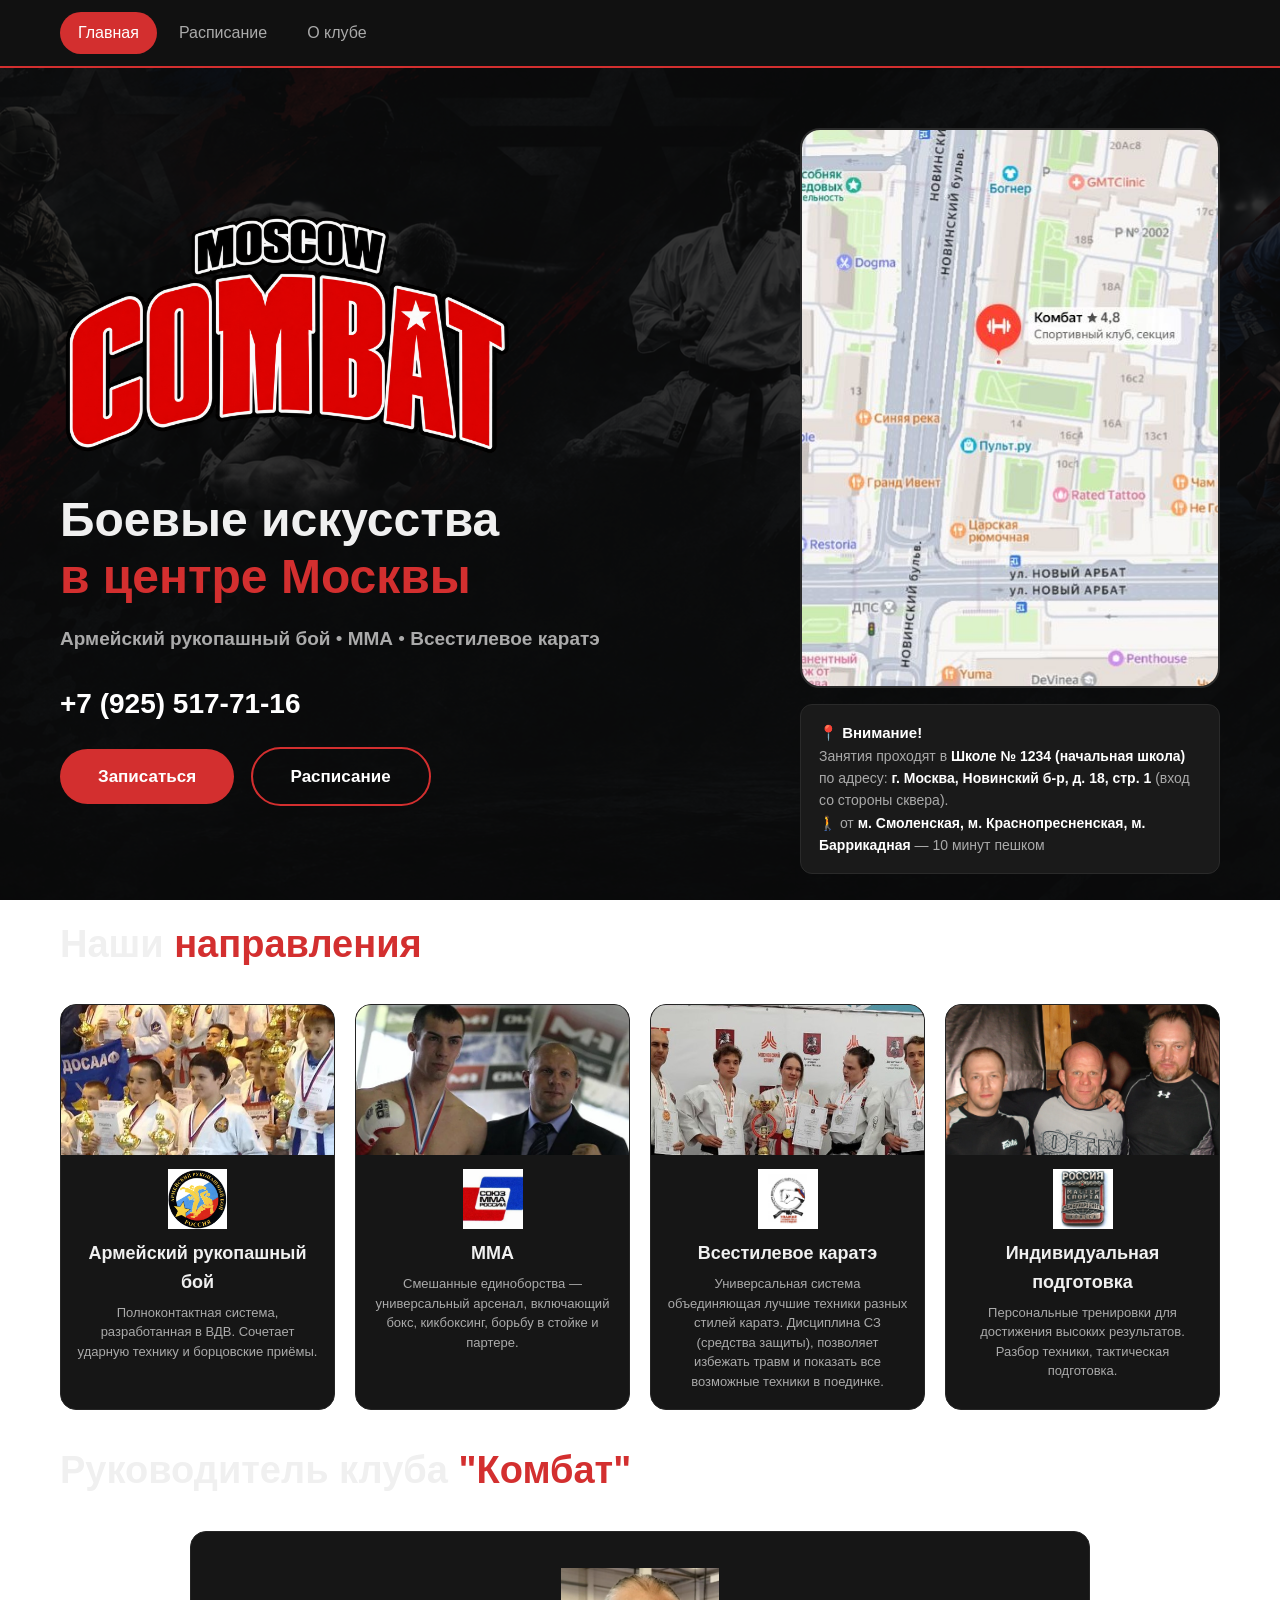
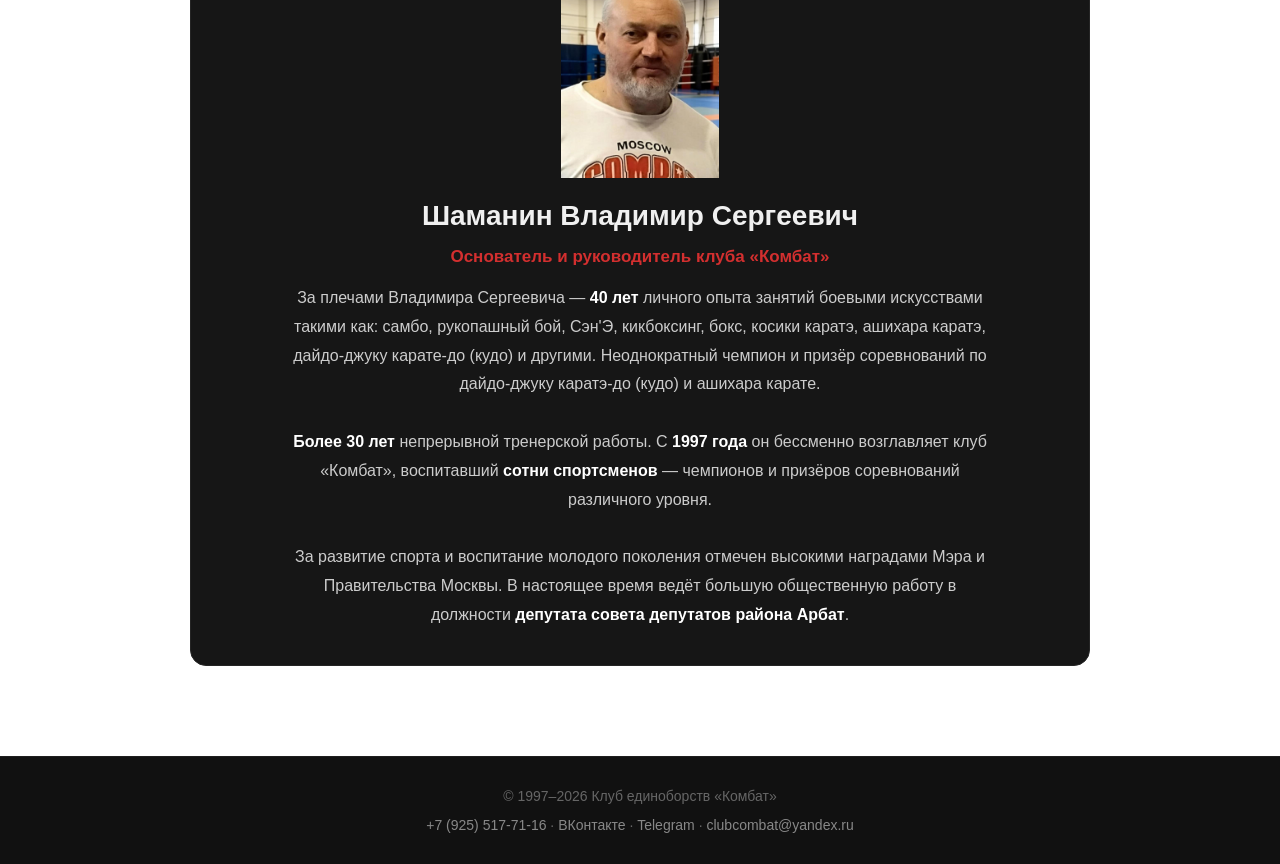
==== index.html @ 9e293c85 "Add files via upload" ====
<!DOCTYPE html>
<html lang="ru">
<head>
    <meta charset="UTF-8" />
    <meta name="viewport" content="width=device-width, initial-scale=1.0" />
    <title>Клуб единоборств «Комбат» — АРБ, ММА, Всестилевое каратэ в центре Москвы</title>
    <meta name="description" content="Клуб единоборств Комбат в центре Москвы. Армейский рукопашный бой (АРБ), ММА, всестилевое каратэ. Тренировки для детей и взрослых на Новинском бульваре. Запись по телефону +7 (925) 517-71-16." />
    <meta name="robots" content="index, follow" />
    <link rel="canonical" href="https://clubcombat.ru/" />
    <link rel="icon" href="favicon.ico" type="image/x-icon" />
    <link rel="stylesheet" href="style.css" />
</head>
<body>

    <header>
        <div class="container header-inner">
            <nav class="nav">
                <a class="nav-link active" href="index.html">Главная</a>
                <a class="nav-link" href="schedule.html">Расписание</a>
                <a class="nav-link" href="about.html">О клубе</a>
            </nav>
        </div>
    </header>

    <main>

        <section class="page active" id="page-home">
            <div class="container">

                <div class="hero-grid">
                    <div class="hero-text">
                        <div class="hero-logo">
                            <img src="logo.png" alt="Логотип клуба единоборств Комбат" width="600" height="337" />
                        </div>
                        <h1>Боевые искусства <br /><span>в центре Москвы</span></h1>
                        <p class="subtitle"><strong>Армейский рукопашный бой</strong> • <strong>ММА</strong> • <strong>Всестилевое каратэ</strong></p>
                        <div class="phone-large">
                            <a href="tel:+79255177116">+7 (925) 517-71-16</a>
                        </div>
                        <div class="btn-group">
                            <a href="schedule.html" class="btn">Записаться</a>
                            <a href="schedule.html" class="btn btn-outline">Расписание</a>
                        </div>
                    </div>

                    <div class="hero-map">
                        <a href="https://yandex.ru/maps/org/kombat/23954044215" target="_blank" rel="noopener" class="map-image">
                            <img src="map.jpg" alt="Карта расположения клуба Комбат на Новинском бульваре, Москва" width="300" height="400" loading="lazy" />
                        </a>
                        <div class="address-block">
                            <p><span class="label">📍 Внимание!</span></p>
                            <p>Занятия проходят в <strong>Школе № 1234 (начальная школа)</strong> по адресу: <strong>г. Москва, Новинский б-р, д. 18, стр. 1</strong> (вход со стороны сквера).</p>
                            <p>🚶 от <strong>м. Смоленская, м. Краснопресненская, м. Баррикадная</strong> — 10 минут пешком</p>
                        </div>
                    </div>
                </div>

                <h2 class="section-title" style="margin-top:20px;">Наши <span>направления</span></h2>
                <div class="directions-grid">
                    <a href="schedule.html" class="direction-card">
                        <div class="card-image"><img src="arb.jpg" alt="Армейский рукопашный бой" width="400" height="150" loading="lazy" /></div>
                        <div class="card-content">
                            <img src="arb_logo.jpg" alt="Логотип АРБ" class="logo-img" width="60" height="60" loading="lazy" />
                            <h3>Армейский рукопашный бой</h3>
                            <p>Полноконтактная система, разработанная в ВДВ. Сочетает ударную технику и борцовские приёмы.</p>
                        </div>
                    </a>
                    <a href="schedule.html" class="direction-card">
                        <div class="card-image"><img src="mma.jpg" alt="ММА" width="400" height="150" loading="lazy" /></div>
                        <div class="card-content">
                            <img src="mma_logo.jpg" alt="Логотип ММА" class="logo-img" width="60" height="60" loading="lazy" />
                            <h3>ММА</h3>
                            <p>Смешанные единоборства — универсальный арсенал, включающий бокс, кикбоксинг, борьбу в стойке и партере.</p>
                        </div>
                    </a>
                    <a href="schedule.html" class="direction-card">
                        <div class="card-image"><img src="vkar.jpg" alt="Всестилевое каратэ" width="400" height="150" loading="lazy" /></div>
                        <div class="card-content">
                            <img src="vkar_logo.jpg" alt="Логотип Всестилевого каратэ" class="logo-img" width="60" height="60" loading="lazy" />
                            <h3>Всестилевое каратэ</h3>
                            <p>Универсальная система объединяющая лучшие техники разных стилей каратэ. Дисциплина СЗ (средства защиты), позволяет избежать травм и показать все возможные техники в поединке.</p>
                        </div>
                    </a>
                    <a href="schedule.html" class="direction-card">
                        <div class="card-image"><img src="sambo.jpg" alt="Индивидуальная подготовка" width="400" height="150" loading="lazy" /></div>
                        <div class="card-content">
                            <img src="sambo_logo.jpg" alt="Индивидуальная подготовка" class="logo-img" width="60" height="60" loading="lazy" />
                            <h3>Индивидуальная подготовка</h3>
                            <p>Персональные тренировки для достижения высоких результатов. Разбор техники, тактическая подготовка.</p>
                        </div>
                    </a>
                </div>

                <h2 class="section-title" style="margin-top:20px;">Руководитель клуба <span>"Комбат"</span></h2>
                <div class="trainer-card">
                    <div class="trainer-photo-square">
                        <img src="master.jpg" alt="Шаманин Владимир Сергеевич" width="280" height="210" loading="lazy" />
                    </div>
                    <h3>Шаманин Владимир Сергеевич</h3>
                    <div class="title">Основатель и руководитель клуба «Комбат»</div>
                    <div class="desc">
                        За плечами Владимира Сергеевича — <strong>40 лет</strong> личного опыта занятий боевыми искусствами такими как: самбо, рукопашный бой, Сэн'Э, кикбоксинг, бокс, косики каратэ, ашихара каратэ, дайдо-джуку карате-до (кудо) и другими. Неоднократный чемпион и призёр соревнований по дайдо-джуку каратэ-до (кудо) и ашихара карате.
                        <br><br>
                        <strong>Более 30 лет</strong> непрерывной тренерской работы. С <strong>1997 года</strong> он бессменно возглавляет клуб «Комбат», воспитавший <strong>сотни спортсменов</strong> — чемпионов и призёров соревнований различного уровня.
                        <br><br>
                        За развитие спорта и воспитание молодого поколения отмечен высокими наградами Мэра и Правительства Москвы. В настоящее время ведёт большую общественную работу в должности <strong>депутата совета депутатов района Арбат</strong>.
                    </div>
                </div>

            </div>
        </section>

    </main>

    <footer class="footer">
        <div class="container">
            <p>© 1997–2026 Клуб единоборств «Комбат»</p>
            <p style="margin-top:6px;">
                <a href="tel:+79255177116">+7 (925) 517-71-16</a> ·
                <a href="https://vk.com/clubcombatarbat" target="_blank" rel="noopener noreferrer">ВКонтакте</a> ·
                <a href="https://t.me/+I21vBejZCLE0NjYy" target="_blank" rel="noopener noreferrer">Telegram</a> ·
                <a href="mailto:clubcombat@yandex.ru">clubcombat@yandex.ru</a>
            </p>
        </div>
    </footer>

</body>
</html>
---- style.css ----
* {
    margin: 0;
    padding: 0;
    box-sizing: border-box;
}
:root {
    --bg-primary: #0b0b0b;
    --bg-secondary: #111;
    --bg-card: #161616;
    --bg-card-hover: #1e1e1e;
    --accent: #d32f2f;
    --accent-hover: #b71c1c;
    --text-primary: #f0f0f0;
    --text-secondary: #aaa;
    --text-muted: #666;
    --border: #252525;
    --border-light: #2a2a2a;
    --radius: 16px;
    --transition: 0.3s ease;
}
html {
    scroll-behavior: smooth;
}
body {
    font-family: -apple-system, BlinkMacSystemFont, 'Segoe UI', Roboto, Oxygen, Ubuntu, sans-serif;
    background-image: url('background.png');
    background-size: cover;
    background-position: center;
    background-attachment: fixed;
    background-repeat: no-repeat;
    color: var(--text-primary);
    line-height: 1.6;
    min-height: 100vh;
    font-size: 16px;
    position: relative;
}
body::before {
    content: '';
    position: fixed;
    top: 0;
    left: 0;
    width: 100%;
    height: 100%;
    background: rgba(11, 11, 11, 0.82);
    z-index: -1;
}
a {
    color: inherit;
    text-decoration: none;
}
img {
    max-width: 100%;
    height: auto;
    display: block;
}
.container {
    max-width: 1200px;
    margin: 0 auto;
    padding: 0 20px;
}

header {
    background: var(--bg-secondary);
    border-bottom: 2px solid var(--accent);
    padding: 12px 0;
    position: sticky;
    top: 0;
    z-index: 100;
}
.header-inner {
    display: flex;
    justify-content: flex-start;
    align-items: center;
    flex-wrap: wrap;
    gap: 12px;
}
.nav {
    display: flex;
    flex-wrap: wrap;
    gap: 4px;
    width: 100%;
}
.nav-link {
    display: inline-block;
    background: transparent;
    border: none;
    color: var(--text-secondary);
    font-size: 16px;
    font-weight: 500;
    padding: 8px 18px;
    cursor: pointer;
    border-radius: 30px;
    transition: var(--transition);
    font-family: inherit;
    text-decoration: none;
}
.nav-link:hover {
    color: #fff;
    background: var(--bg-card-hover);
}
.nav-link.active {
    color: #fff;
    background: var(--accent);
}

.page {
    display: block;
    padding: 40px 0 60px;
}
.section-title {
    font-size: 38px;
    font-weight: 700;
    margin-bottom: 30px;
}
.section-title span {
    color: var(--accent);
}

.btn {
    display: inline-block;
    background: var(--accent);
    color: #fff;
    padding: 14px 38px;
    border-radius: 40px;
    font-weight: 700;
    font-size: 17px;
    border: none;
    cursor: pointer;
    transition: var(--transition);
    font-family: inherit;
    text-align: center;
    text-decoration: none;
}
.btn:hover {
    background: var(--accent-hover);
    transform: scale(1.03);
}
.btn-outline {
    background: transparent;
    border: 2px solid var(--accent);
}
.btn-outline:hover {
    background: var(--accent);
}

.info-block {
    background: var(--bg-card);
    border-radius: var(--radius);
    padding: 28px 24px;
    border: 1px solid var(--border);
    margin: 24px 0;
}

.contacts-box {
    background: var(--bg-card);
    padding: 28px 24px;
    border-radius: var(--radius);
    border: 1px solid var(--border);
    text-align: center;
}
.contacts-box p {
    margin: 8px 0;
    color: #ccc;
}
.contacts-box strong {
    color: #fff;
}
.contacts-box a {
    color: var(--accent);
    text-decoration: underline;
    transition: var(--transition);
}
.contacts-box a:hover {
    color: #fff;
}

.address-text {
    text-align: left;
    color: #888;
    font-size: 14px;
    line-height: 1.6;
    margin-top: 6px;
}
.address-text strong {
    color: #fff;
}
.address-text .label {
    font-size: 15px;
    font-weight: 600;
    color: #fff;
}

.map-container {
    width: 100%;
    aspect-ratio: 3 / 4;
    max-width: 400px;
    border-radius: var(--radius);
    overflow: hidden;
    border: 1px solid var(--border-light);
    margin: 16px auto 8px;
    cursor: pointer;
    transition: var(--transition);
    display: block;
}
.map-container:hover {
    border-color: var(--accent);
    transform: scale(1.02);
}
.map-container img {
    width: 100%;
    height: 100%;
    object-fit: cover;
    display: block;
}

.footer {
    background: var(--bg-secondary);
    padding: 28px 0;
    margin-top: 30px;
    border-top: 1px solid #1e1e1e;
    text-align: center;
    color: var(--text-muted);
    font-size: 14px;
}
.footer a {
    color: #888;
    transition: var(--transition);
}
.footer a:hover {
    color: #fff;
}

/* ГЛАВНАЯ */
.hero-grid {
    display: flex;
    flex-wrap: wrap;
    align-items: center;
    gap: 40px;
    padding: 20px 0;
}
.hero-text {
    flex: 1 1 380px;
}
.hero-logo {
    max-width: 456px;
    margin-bottom: 16px;
}
.hero-logo img {
    width: 100%;
    height: auto;
    object-fit: contain;
}
.hero-text h1 {
    font-size: 48px;
    font-weight: 800;
    line-height: 1.2;
}
.hero-text h1 span {
    color: var(--accent);
}
.hero-text .subtitle {
    font-size: 19px;
    color: var(--text-secondary);
    margin: 18px 0 28px;
}
.hero-text .phone-large {
    font-size: 28px;
    font-weight: 900;
    margin-top: 0;
}
.hero-text .phone-large a {
    color: #fff;
    transition: var(--transition);
}
.hero-text .phone-large a:hover {
    color: var(--accent);
}
.hero-text .btn-group {
    margin-top: 20px;
}
.hero-text .btn-group .btn {
    margin-right: 12px;
}

.hero-map {
    flex: 1 1 300px;
    max-width: 420px;
    padding: 0;
    margin: 0;
}
.map-image {
    width: 100%;
    aspect-ratio: 3 / 4;
    border-radius: 20px;
    overflow: hidden;
    border: 2px solid var(--border-light);
    cursor: pointer;
    transition: var(--transition);
    background: var(--bg-card);
    display: block;
}
.map-image:hover {
    border-color: var(--accent);
    transform: scale(1.02);
}
.map-image img {
    width: 100%;
    height: 100%;
    object-fit: cover;
    display: block;
}
.address-block {
    margin-top: 16px;
    padding: 16px 18px;
    background: #1a1a1a;
    border-radius: 12px;
    border: 1px solid var(--border-light);
}
.address-block p {
    color: var(--text-secondary);
    font-size: 14px;
}
.address-block strong {
    color: #fff;
}
.address-block .label {
    font-weight: 600;
    color: #fff;
    font-size: 15px;
}

/* НАПРАВЛЕНИЯ */
.directions-grid {
    display: grid;
    grid-template-columns: repeat(4, 1fr);
    gap: 20px;
    margin: 30px 0;
}
.direction-card {
    background: var(--bg-card);
    border-radius: var(--radius);
    border: 1px solid var(--border);
    overflow: hidden;
    transition: var(--transition);
    cursor: pointer;
    text-decoration: none;
    color: inherit;
    display: block;
}
.direction-card:hover {
    border-color: var(--accent);
    transform: translateY(-4px);
}
.direction-card .card-image {
    height: 150px;
    overflow: hidden;
    background: #1e1e1e;
}
.direction-card .card-image img {
    width: 100%;
    height: 100%;
    object-fit: cover;
    transition: var(--transition);
}
.direction-card:hover .card-image img {
    transform: scale(1.05);
}
.direction-card .card-content {
    padding: 14px 16px 18px;
    text-align: center;
}
.direction-card .card-content .logo-img {
    width: 60px;
    height: 60px;
    object-fit: contain;
    margin: 0 auto 10px;
}
.direction-card .card-content h3 {
    font-size: 18px;
    margin-bottom: 6px;
}
.direction-card .card-content p {
    color: var(--text-secondary);
    font-size: 13px;
    line-height: 1.5;
}

/* ТРЕНЕР */
.trainer-card {
    background: var(--bg-card);
    border-radius: var(--radius);
    border: 1px solid var(--border);
    padding: 36px 28px;
    text-align: center;
    max-width: 900px;
    margin: 30px auto 0;
    transition: var(--transition);
}
.trainer-card:hover {
    border-color: var(--accent);
    transform: translateY(-4px);
}
.trainer-card .trainer-photo-square {
    width: 280px;
    height: 210px;
    margin: 0 auto 16px;
    overflow: hidden;
    border-radius: 8px;
}
.trainer-card .trainer-photo-square img {
    width: 100%;
    height: 100%;
    object-fit: contain;
    display: block;
}
.trainer-card h3 {
    font-size: 28px;
    margin-bottom: 4px;
}
.trainer-card .title {
    color: var(--accent);
    font-weight: 600;
    font-size: 17px;
    margin-bottom: 14px;
}
.trainer-card .desc {
    color: #ccc;
    font-size: 16px;
    line-height: 1.8;
    max-width: 700px;
    margin: 0 auto;
}
.trainer-card .desc strong {
    color: #fff;
}

/* РАСПИСАНИЕ */
.schedule-header {
    display: flex;
    flex-wrap: wrap;
    align-items: baseline;
    justify-content: space-between;
    gap: 10px 20px;
    margin-bottom: 30px;
}
.schedule-header .section-title {
    margin-bottom: 0;
}
.schedule-phone {
    font-size: 38px;
    font-weight: 900;
    color: #fff;
    letter-spacing: 1px;
    white-space: nowrap;
}
.schedule-phone a {
    color: #fff;
    transition: var(--transition);
}
.schedule-phone a:hover {
    color: var(--accent);
}
.schedule-table-wrap {
    overflow-x: auto;
    padding: 8px 0;
    background: transparent;
    border: none;
}
.schedule-table {
    width: 100%;
    border-collapse: collapse;
    color: #ddd;
    font-size: 18px;
    min-width: 500px;
}
.schedule-table th {
    text-align: left;
    padding: 14px 10px;
    border-bottom: 2px solid var(--border-light);
    color: #888;
    font-weight: 700;
    font-size: 18px;
}
.schedule-table td {
    padding: 14px 10px;
    border-bottom: 1px solid #1e1e1e;
    font-size: 17px;
}
.schedule-table tr:hover td {
    background: var(--bg-card);
}
.schedule-table .group-name {
    font-size: 19px;
    font-weight: 700;
    color: #fff;
}
.schedule-table .group-sub {
    color: #888;
    font-size: 15px;
    font-weight: 400;
}
.code-btn {
    display: inline-block;
    background: var(--accent);
    color: #fff;
    font-weight: 700;
    font-size: 17px;
    padding: 8px 20px;
    border-radius: 30px;
    transition: var(--transition);
    letter-spacing: 0.5px;
    border: none;
    cursor: pointer;
    text-decoration: none;
    box-shadow: 0 2px 8px rgba(211, 47, 47, 0.3);
}
.code-btn:hover {
    background: var(--accent-hover);
    transform: scale(1.05);
    box-shadow: 0 4px 14px rgba(211, 47, 47, 0.5);
}

.price-block {
    background: var(--bg-card);
    border-radius: var(--radius);
    padding: 20px 24px;
    border: 1px solid var(--border);
    margin-top: 24px;
}
.price-block h3 {
    font-size: 20px;
    margin-bottom: 10px;
    color: #fff;
}
.price-block .price-item {
    font-size: 16px;
    color: #ccc;
    padding: 3px 0;
}
.price-block .price-item strong {
    color: #fff;
    font-size: 17px;
}

.schedule-map-contacts {
    display: grid;
    grid-template-columns: 1fr 1fr;
    gap: 24px;
    margin-top: 24px;
}

/* О КЛУБЕ */
.about-grid {
    display: flex;
    flex-wrap: wrap;
    align-items: flex-start;
    gap: 40px;
    padding: 0;
    margin: 0;
}
.about-left {
    flex: 1.8 1 340px;
    min-width: 0;
    display: flex;
    flex-direction: column;
    gap: 24px;
}
.about-left p {
    color: #ccc;
    font-size: 17px;
    margin-bottom: 16px;
}
.about-left .last-line {
    color: #ccc;
    font-size: 17px;
}

.about-photo-card {
    background: var(--bg-card);
    border-radius: var(--radius);
    border: 1px solid var(--border);
    overflow: hidden;
    transition: var(--transition);
    max-width: 100%;
}
.about-photo-card:hover {
    border-color: var(--accent);
    transform: translateY(-4px);
}
.about-photo-card .card-image {
    width: 100%;
    aspect-ratio: 16 / 10;
    overflow: hidden;
    background: #1e1e1e;
}
.about-photo-card .card-image img {
    width: 100%;
    height: 100%;
    object-fit: cover;
    transition: var(--transition);
}
.about-photo-card:hover .card-image img {
    transform: scale(1.03);
}
.about-photo-card .card-content {
    padding: 14px 16px 18px;
    text-align: center;
}
.about-photo-card .card-content .photo-caption {
    color: var(--text-secondary);
    font-size: 14px;
    line-height: 1.5;
    font-style: italic;
}

.about-right {
    flex: 1 1 300px;
    max-width: 420px;
    min-width: 0;
    display: flex;
    flex-direction: column;
    gap: 24px;
}

.tagline {
    background: var(--bg-secondary);
    border-radius: var(--radius);
    padding: 24px;
    text-align: center;
    border: 1px solid #1e1e1e;
    margin-top: 30px;
}
.tagline p {
    font-size: 20px;
}
.tagline span {
    color: var(--accent);
}

/* АДАПТИВ */
@media (max-width: 992px) {
    .directions-grid {
        grid-template-columns: repeat(2, 1fr);
    }
}
@media (max-width: 768px) {
    .hero-text h1 {
        font-size: 32px;
    }
    .hero-text .subtitle {
        font-size: 16px;
    }
    .hero-text .phone-large {
        font-size: 22px;
    }
    .section-title {
        font-size: 28px;
    }
    .hero-map {
        max-width: 340px;
        margin: 0 auto;
    }
    .btn-outline {
        margin-left: 0;
    }
    .schedule-header {
        flex-direction: column;
        align-items: center;
        text-align: center;
    }
    .schedule-phone {
        font-size: 26px;
        white-space: normal;
    }
    .schedule-table {
        font-size: 15px;
        min-width: 400px;
    }
    .schedule-table th {
        font-size: 15px;
        padding: 10px 6px;
    }
    .schedule-table td {
        font-size: 14px;
        padding: 10px 6px;
    }
    .schedule-table .group-name {
        font-size: 16px;
    }
    .code-btn {
        font-size: 14px;
        padding: 6px 14px;
    }
    .schedule-map-contacts {
        grid-template-columns: 1fr;
    }
    .about-grid {
        flex-direction: column;
        gap: 20px;
    }
    .about-left {
        flex: 1 1 100%;
        max-width: 100%;
    }
    .about-right {
        max-width: 100%;
        width: 100%;
    }
    .about-photo-card .card-image {
        aspect-ratio: 4 / 3;
    }
}
@media (max-width: 480px) {
    .nav-link {
        font-size: 13px;
        padding: 6px 12px;
    }
    .hero-text h1 {
        font-size: 26px;
    }
    .hero-text .subtitle {
        font-size: 14px;
    }
    .hero-text .phone-large {
        font-size: 18px;
    }
    .section-title {
        font-size: 24px;
    }
    .directions-grid {
        grid-template-columns: 1fr;
    }
    .direction-card .card-image {
        height: 160px;
    }
    .btn {
        padding: 12px 28px;
        font-size: 15px;
    }
    .btn-group {
        display: flex;
        flex-wrap: wrap;
        gap: 10px;
    }
    .btn-group .btn {
        margin-right: 0;
        flex: 1 1 100%;
    }
    .schedule-phone {
        font-size: 22px;
    }
    .schedule-table {
        font-size: 13px;
        min-width: 320px;
    }
    .schedule-table th {
        font-size: 13px;
        padding: 8px 4px;
    }
    .schedule-table td {
        font-size: 12px;
        padding: 8px 4px;
    }
    .schedule-table .group-name {
        font-size: 14px;
    }
    .code-btn {
        font-size: 12px;
        padding: 4px 10px;
    }
    .price-block .price-item {
        font-size: 14px;
    }
    .price-block .price-item strong {
        font-size: 15px;
    }
    .about-left p {
        font-size: 15px;
    }
    .about-photo-card .card-image {
        aspect-ratio: 3 / 2;
    }
}
@media (max-width: 360px) {
    .nav-link {
        font-size: 11px;
        padding: 4px 8px;
    }
    .hero-text h1 {
        font-size: 22px;
    }
}
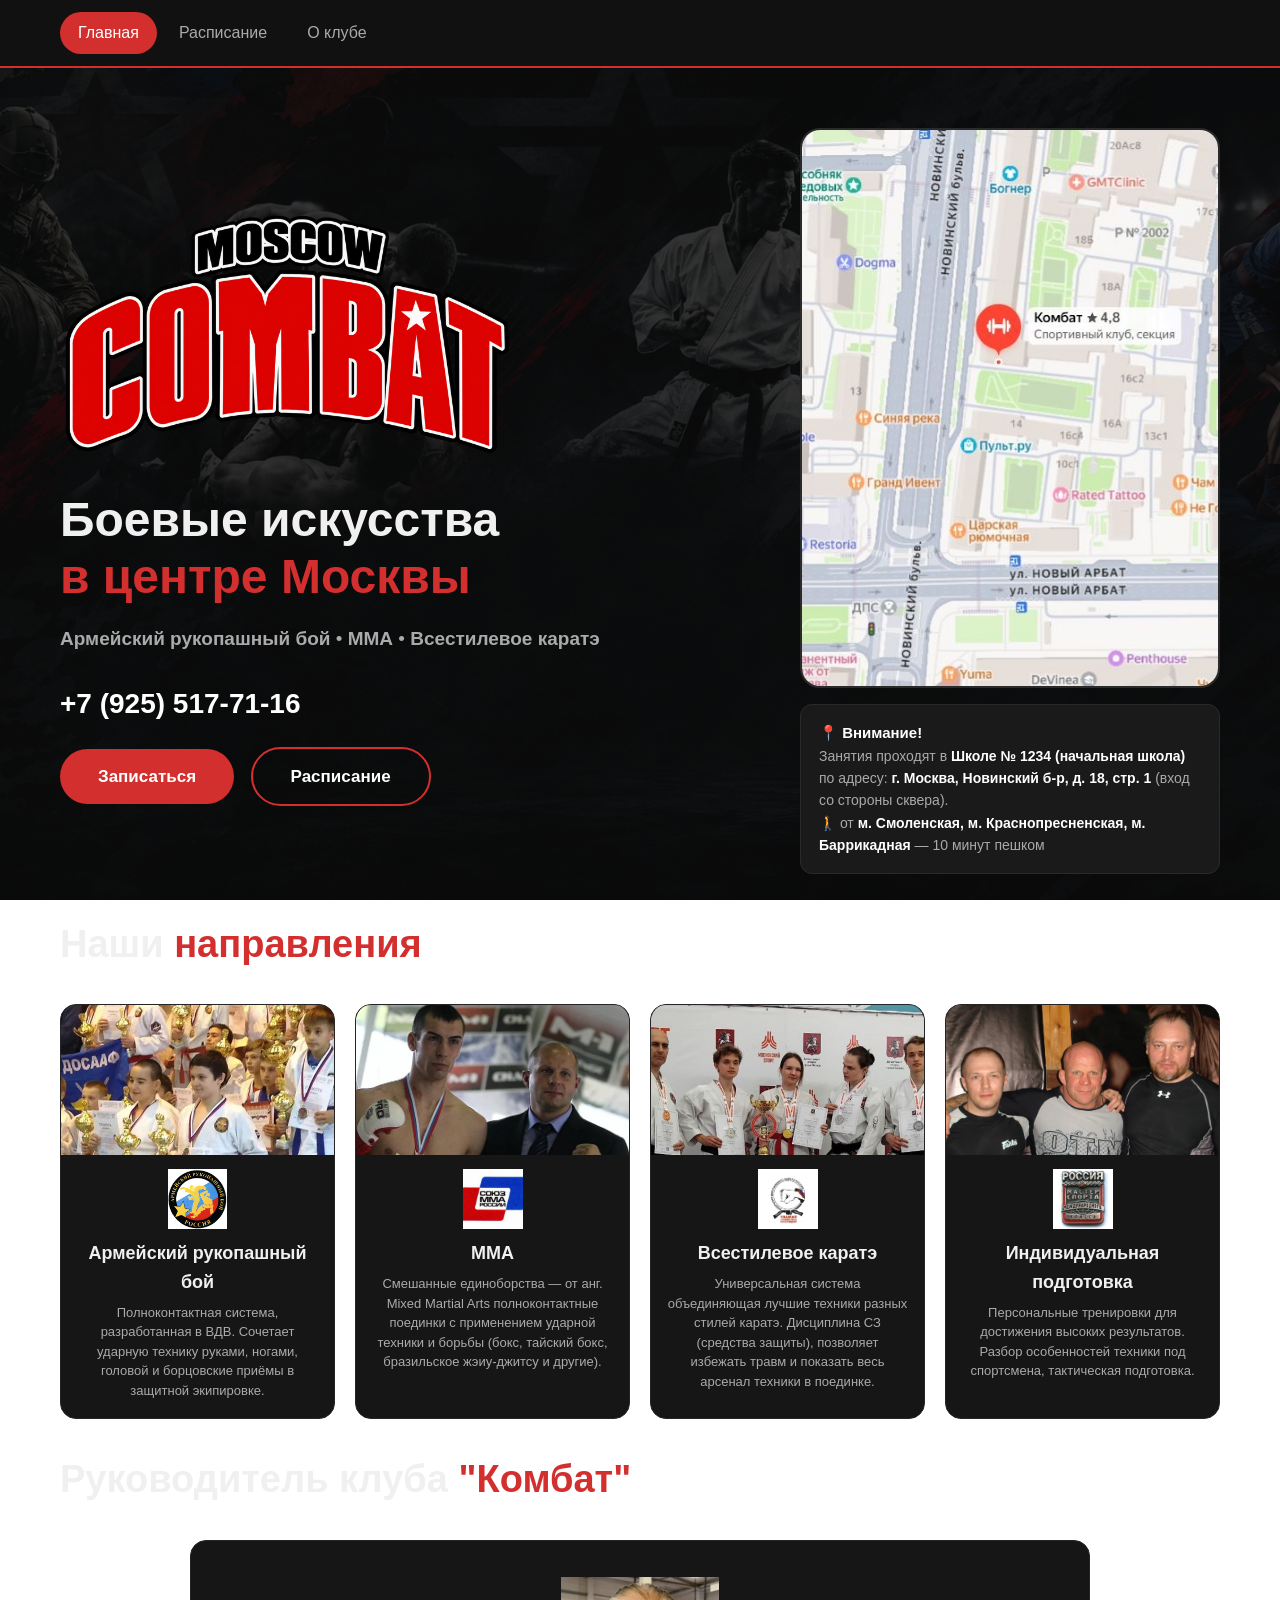
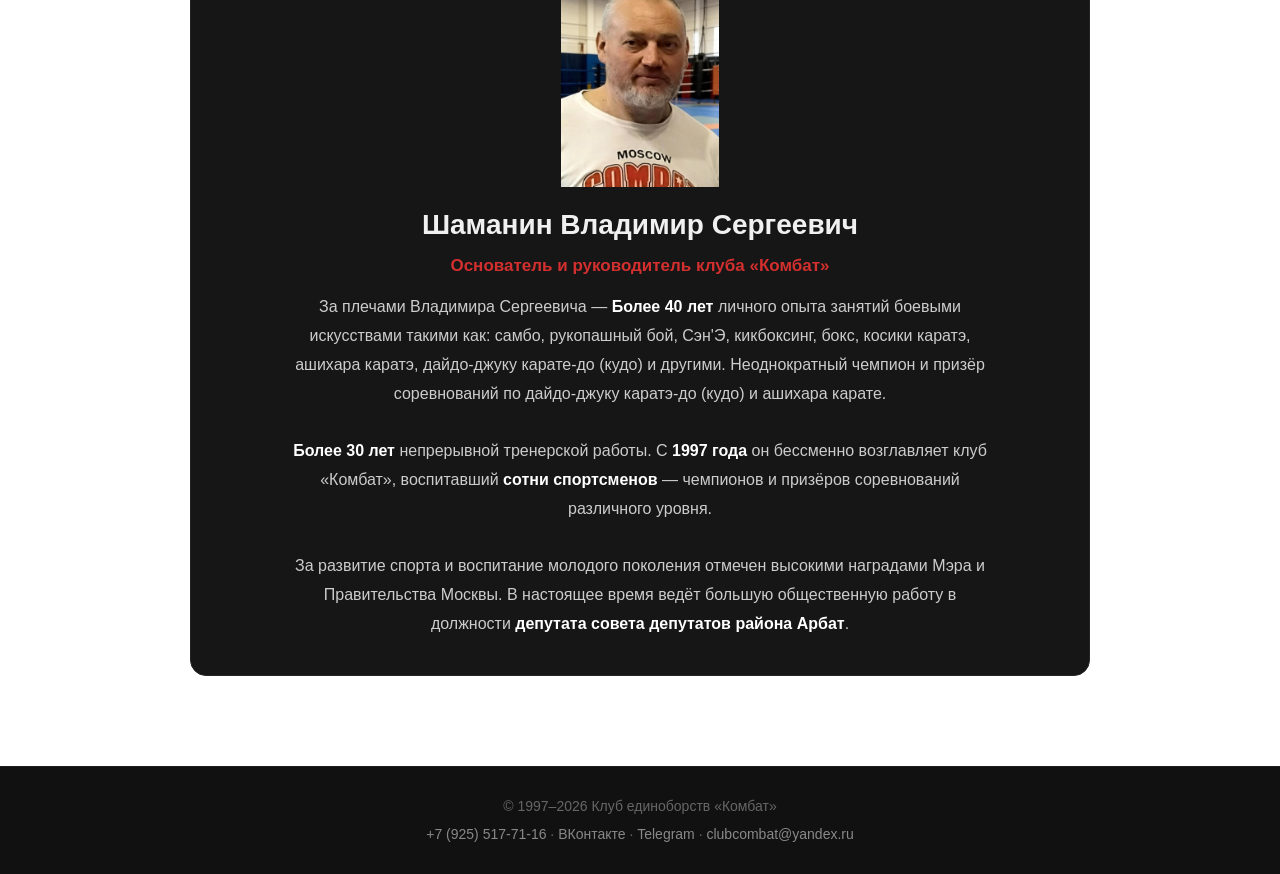
==== commit 9cebb9c0: "Add files via upload" ====
--- a/index.html
+++ b/index.html
@@ -4,6 +4,8 @@
     <meta charset="UTF-8" />
     <meta name="viewport" content="width=device-width, initial-scale=1.0" />
     <title>Клуб единоборств «Комбат» — АРБ, ММА, Всестилевое каратэ в центре Москвы</title>
+	<link rel="icon" href="favicon.ico" type="image/x-icon" />
+    <link rel="shortcut icon" href="favicon.ico" type="image/x-icon" />
     <meta name="description" content="Клуб единоборств Комбат в центре Москвы. Армейский рукопашный бой (АРБ), ММА, всестилевое каратэ. Тренировки для детей и взрослых на Новинском бульваре. Запись по телефону +7 (925) 517-71-16." />
     <meta name="robots" content="index, follow" />
     <link rel="canonical" href="https://clubcombat.ru/" />
@@ -62,7 +64,7 @@
                         <div class="card-content">
                             <img src="arb_logo.jpg" alt="Логотип АРБ" class="logo-img" width="60" height="60" loading="lazy" />
                             <h3>Армейский рукопашный бой</h3>
-                            <p>Полноконтактная система, разработанная в ВДВ. Сочетает ударную технику и борцовские приёмы.</p>
+                            <p>Полноконтактная система, разработанная в ВДВ. Сочетает ударную технику руками, ногами, головой и борцовские приёмы в защитной экипировке.</p>
                         </div>
                     </a>
                     <a href="schedule.html" class="direction-card">
@@ -70,7 +72,7 @@
                         <div class="card-content">
                             <img src="mma_logo.jpg" alt="Логотип ММА" class="logo-img" width="60" height="60" loading="lazy" />
                             <h3>ММА</h3>
-                            <p>Смешанные единоборства — универсальный арсенал, включающий бокс, кикбоксинг, борьбу в стойке и партере.</p>
+                            <p>Смешанные единоборства — от анг. Mixed Martial Arts полноконтактные поединки с применением ударной техники и борьбы (бокс, тайский бокс, бразильское жэиу-джитсу и другие).</p>
                         </div>
                     </a>
                     <a href="schedule.html" class="direction-card">
@@ -78,7 +80,7 @@
                         <div class="card-content">
                             <img src="vkar_logo.jpg" alt="Логотип Всестилевого каратэ" class="logo-img" width="60" height="60" loading="lazy" />
                             <h3>Всестилевое каратэ</h3>
-                            <p>Универсальная система объединяющая лучшие техники разных стилей каратэ. Дисциплина СЗ (средства защиты), позволяет избежать травм и показать все возможные техники в поединке.</p>
+                            <p>Универсальная система объединяющая лучшие техники разных стилей каратэ. Дисциплина СЗ (средства защиты), позволяет избежать травм и показать весь арсенал техники в поединке.</p>
                         </div>
                     </a>
                     <a href="schedule.html" class="direction-card">
@@ -86,7 +88,7 @@
                         <div class="card-content">
                             <img src="sambo_logo.jpg" alt="Индивидуальная подготовка" class="logo-img" width="60" height="60" loading="lazy" />
                             <h3>Индивидуальная подготовка</h3>
-                            <p>Персональные тренировки для достижения высоких результатов. Разбор техники, тактическая подготовка.</p>
+                            <p>Персональные тренировки для достижения высоких результатов. Разбор особенностей техники под спортсмена, тактическая подготовка.</p>
                         </div>
                     </a>
                 </div>
@@ -99,7 +101,7 @@
                     <h3>Шаманин Владимир Сергеевич</h3>
                     <div class="title">Основатель и руководитель клуба «Комбат»</div>
                     <div class="desc">
-                        За плечами Владимира Сергеевича — <strong>40 лет</strong> личного опыта занятий боевыми искусствами такими как: самбо, рукопашный бой, Сэн'Э, кикбоксинг, бокс, косики каратэ, ашихара каратэ, дайдо-джуку карате-до (кудо) и другими. Неоднократный чемпион и призёр соревнований по дайдо-джуку каратэ-до (кудо) и ашихара карате.
+                        За плечами Владимира Сергеевича — <strong>Более 40 лет</strong> личного опыта занятий боевыми искусствами такими как: самбо, рукопашный бой, Сэн'Э, кикбоксинг, бокс, косики каратэ, ашихара каратэ, дайдо-джуку карате-до (кудо) и другими. Неоднократный чемпион и призёр соревнований по дайдо-джуку каратэ-до (кудо) и ашихара карате.
                         <br><br>
                         <strong>Более 30 лет</strong> непрерывной тренерской работы. С <strong>1997 года</strong> он бессменно возглавляет клуб «Комбат», воспитавший <strong>сотни спортсменов</strong> — чемпионов и призёров соревнований различного уровня.
                         <br><br>
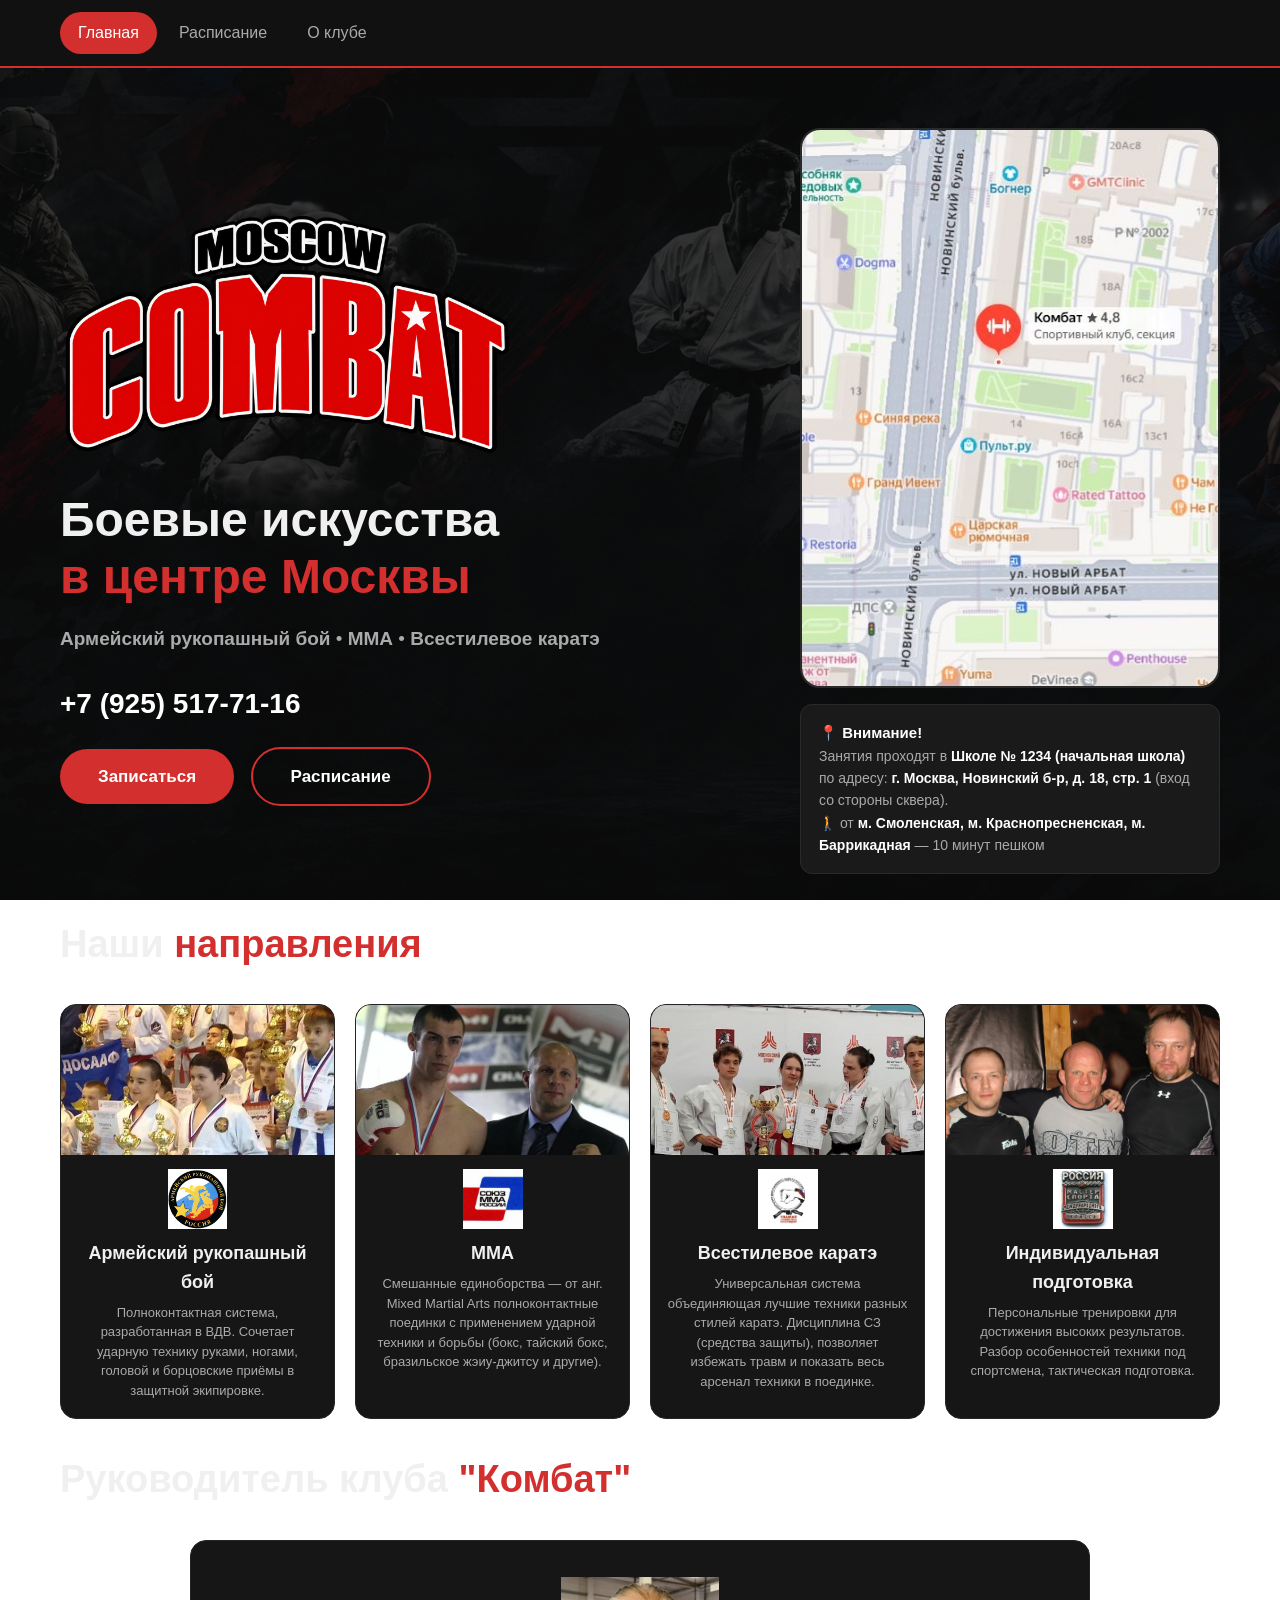
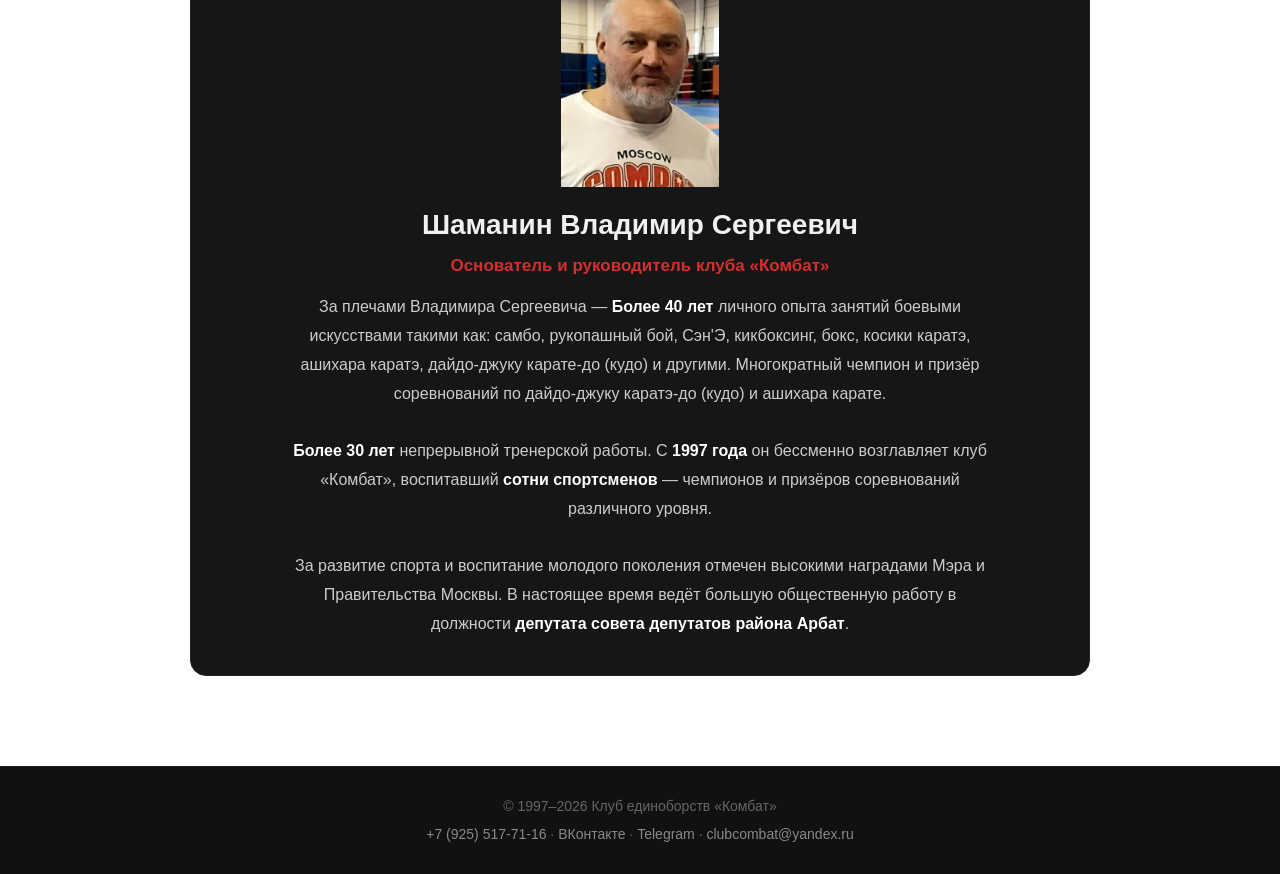
==== commit 89f9ccc6: "Add files via upload" ====
--- a/index.html
+++ b/index.html
@@ -101,7 +101,7 @@
                     <h3>Шаманин Владимир Сергеевич</h3>
                     <div class="title">Основатель и руководитель клуба «Комбат»</div>
                     <div class="desc">
-                        За плечами Владимира Сергеевича — <strong>Более 40 лет</strong> личного опыта занятий боевыми искусствами такими как: самбо, рукопашный бой, Сэн'Э, кикбоксинг, бокс, косики каратэ, ашихара каратэ, дайдо-джуку карате-до (кудо) и другими. Неоднократный чемпион и призёр соревнований по дайдо-джуку каратэ-до (кудо) и ашихара карате.
+                        За плечами Владимира Сергеевича — <strong>Более 40 лет</strong> личного опыта занятий боевыми искусствами такими как: самбо, рукопашный бой, Сэн'Э, кикбоксинг, бокс, косики каратэ, ашихара каратэ, дайдо-джуку карате-до (кудо) и другими. Многократный чемпион и призёр соревнований по дайдо-джуку каратэ-до (кудо) и ашихара карате.
                         <br><br>
                         <strong>Более 30 лет</strong> непрерывной тренерской работы. С <strong>1997 года</strong> он бессменно возглавляет клуб «Комбат», воспитавший <strong>сотни спортсменов</strong> — чемпионов и призёров соревнований различного уровня.
                         <br><br>
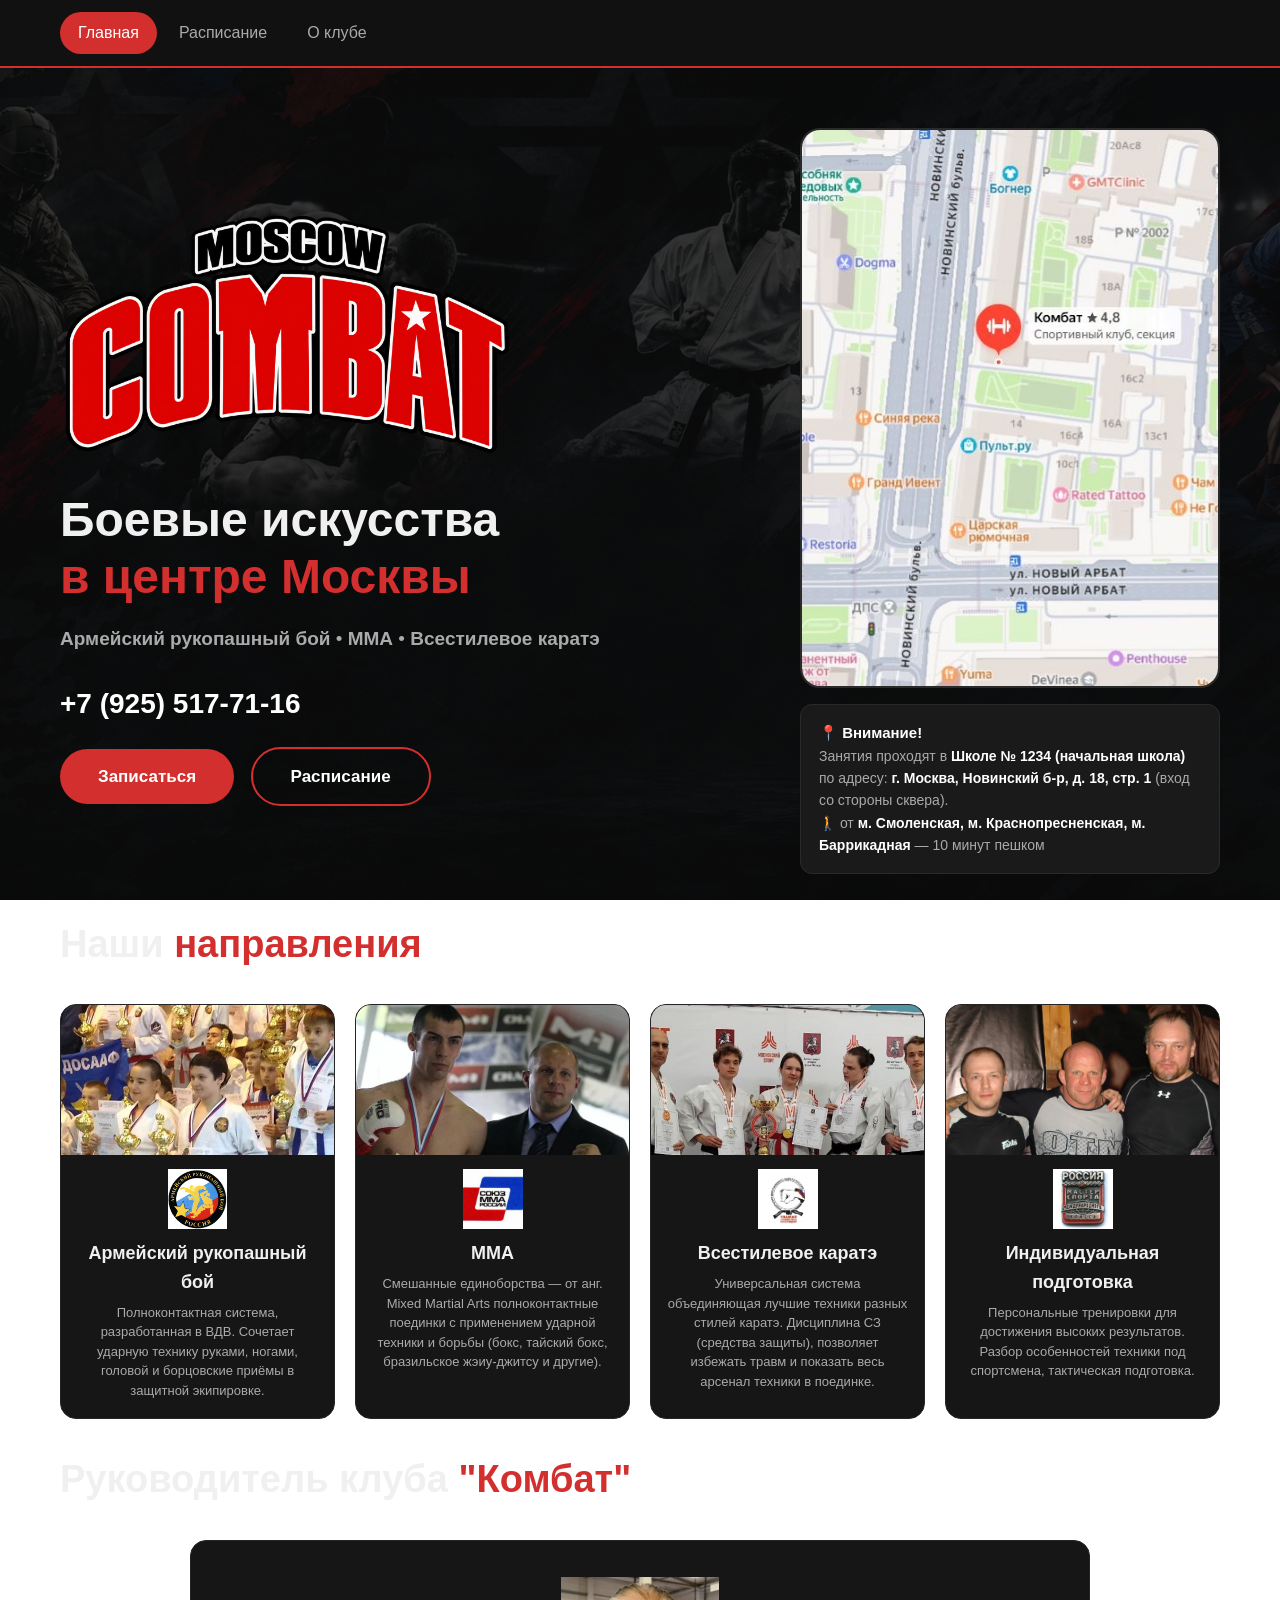
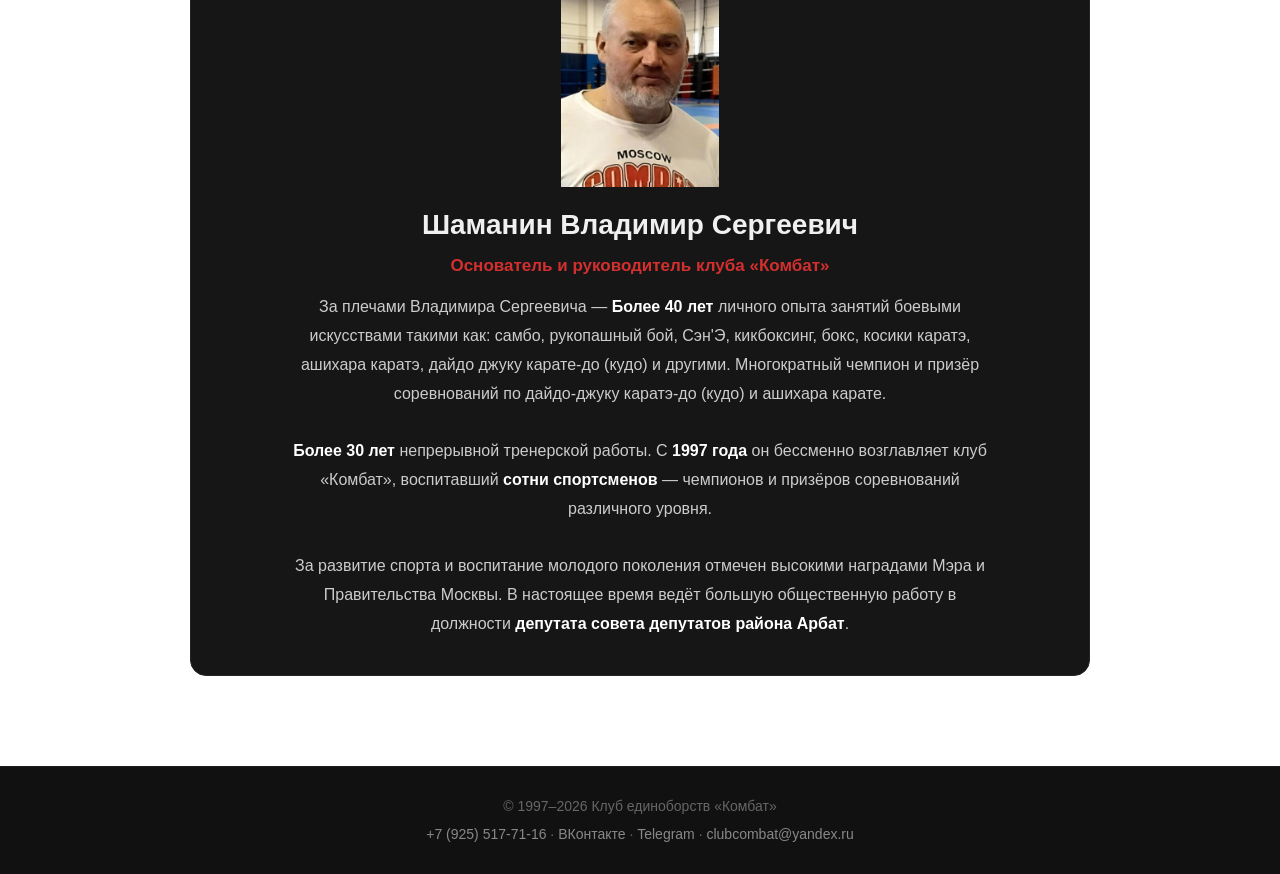
==== commit 7208c39b: "Add files via upload" ====
--- a/index.html
+++ b/index.html
@@ -101,7 +101,7 @@
                     <h3>Шаманин Владимир Сергеевич</h3>
                     <div class="title">Основатель и руководитель клуба «Комбат»</div>
                     <div class="desc">
-                        За плечами Владимира Сергеевича — <strong>Более 40 лет</strong> личного опыта занятий боевыми искусствами такими как: самбо, рукопашный бой, Сэн'Э, кикбоксинг, бокс, косики каратэ, ашихара каратэ, дайдо-джуку карате-до (кудо) и другими. Многократный чемпион и призёр соревнований по дайдо-джуку каратэ-до (кудо) и ашихара карате.
+                        За плечами Владимира Сергеевича — <strong>Более 40 лет</strong> личного опыта занятий боевыми искусствами такими как: самбо, рукопашный бой, Сэн'Э, кикбоксинг, бокс, косики каратэ, ашихара каратэ, дайдо джуку карате-до (кудо) и другими. Многократный чемпион и призёр соревнований по дайдо-джуку каратэ-до (кудо) и ашихара карате.
                         <br><br>
                         <strong>Более 30 лет</strong> непрерывной тренерской работы. С <strong>1997 года</strong> он бессменно возглавляет клуб «Комбат», воспитавший <strong>сотни спортсменов</strong> — чемпионов и призёров соревнований различного уровня.
                         <br><br>
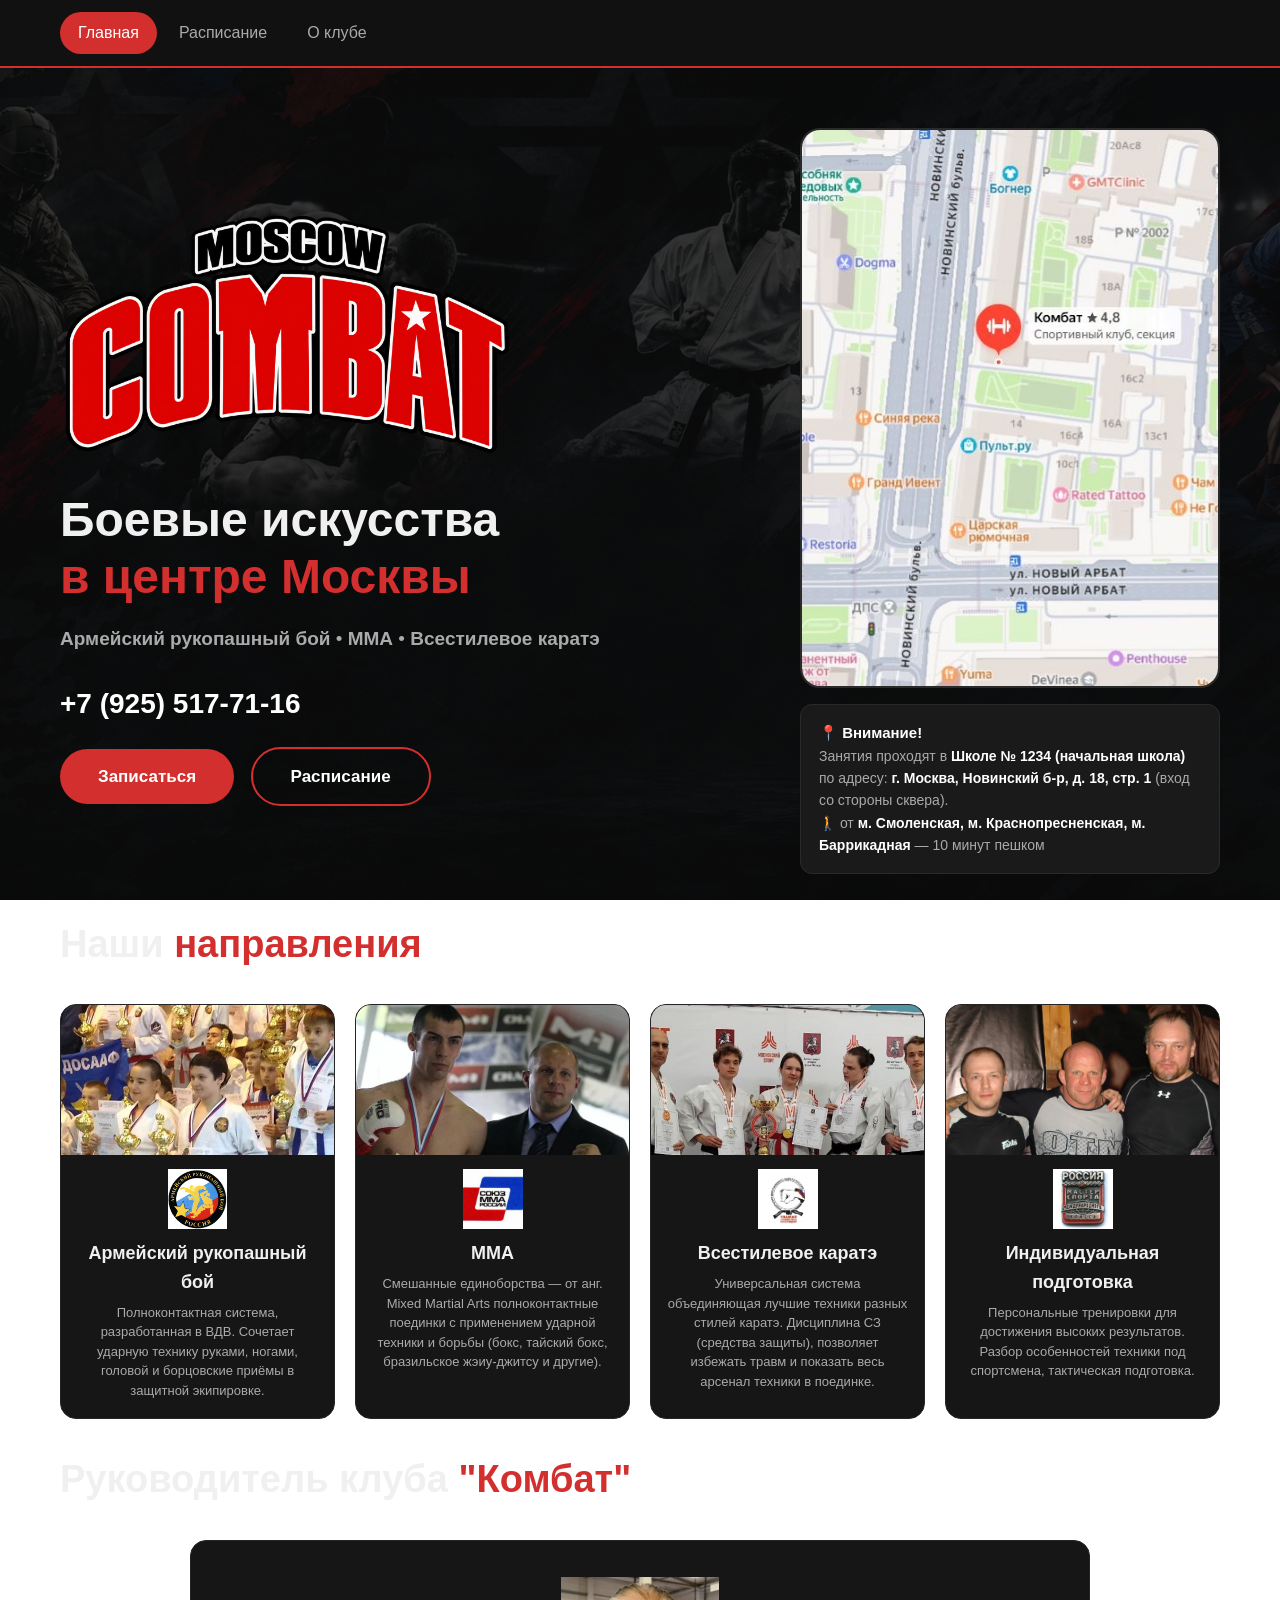
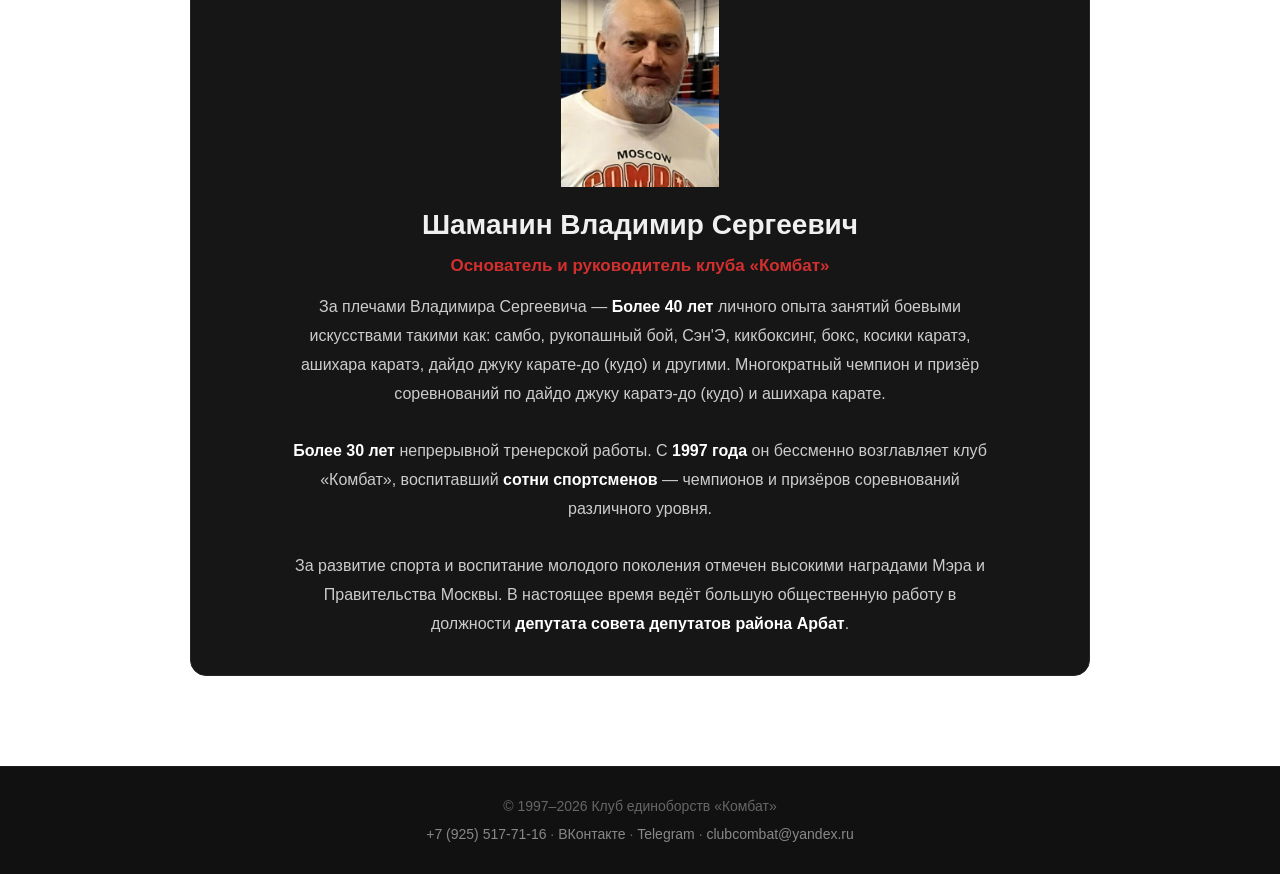
==== commit 542b0220: "Add files via upload" ====
--- a/index.html
+++ b/index.html
@@ -101,7 +101,7 @@
                     <h3>Шаманин Владимир Сергеевич</h3>
                     <div class="title">Основатель и руководитель клуба «Комбат»</div>
                     <div class="desc">
-                        За плечами Владимира Сергеевича — <strong>Более 40 лет</strong> личного опыта занятий боевыми искусствами такими как: самбо, рукопашный бой, Сэн'Э, кикбоксинг, бокс, косики каратэ, ашихара каратэ, дайдо джуку карате-до (кудо) и другими. Многократный чемпион и призёр соревнований по дайдо-джуку каратэ-до (кудо) и ашихара карате.
+                        За плечами Владимира Сергеевича — <strong>Более 40 лет</strong> личного опыта занятий боевыми искусствами такими как: самбо, рукопашный бой, Сэн'Э, кикбоксинг, бокс, косики каратэ, ашихара каратэ, дайдо джуку карате-до (кудо) и другими. Многократный чемпион и призёр соревнований по дайдо джуку каратэ-до (кудо) и ашихара карате.
                         <br><br>
                         <strong>Более 30 лет</strong> непрерывной тренерской работы. С <strong>1997 года</strong> он бессменно возглавляет клуб «Комбат», воспитавший <strong>сотни спортсменов</strong> — чемпионов и призёров соревнований различного уровня.
                         <br><br>
